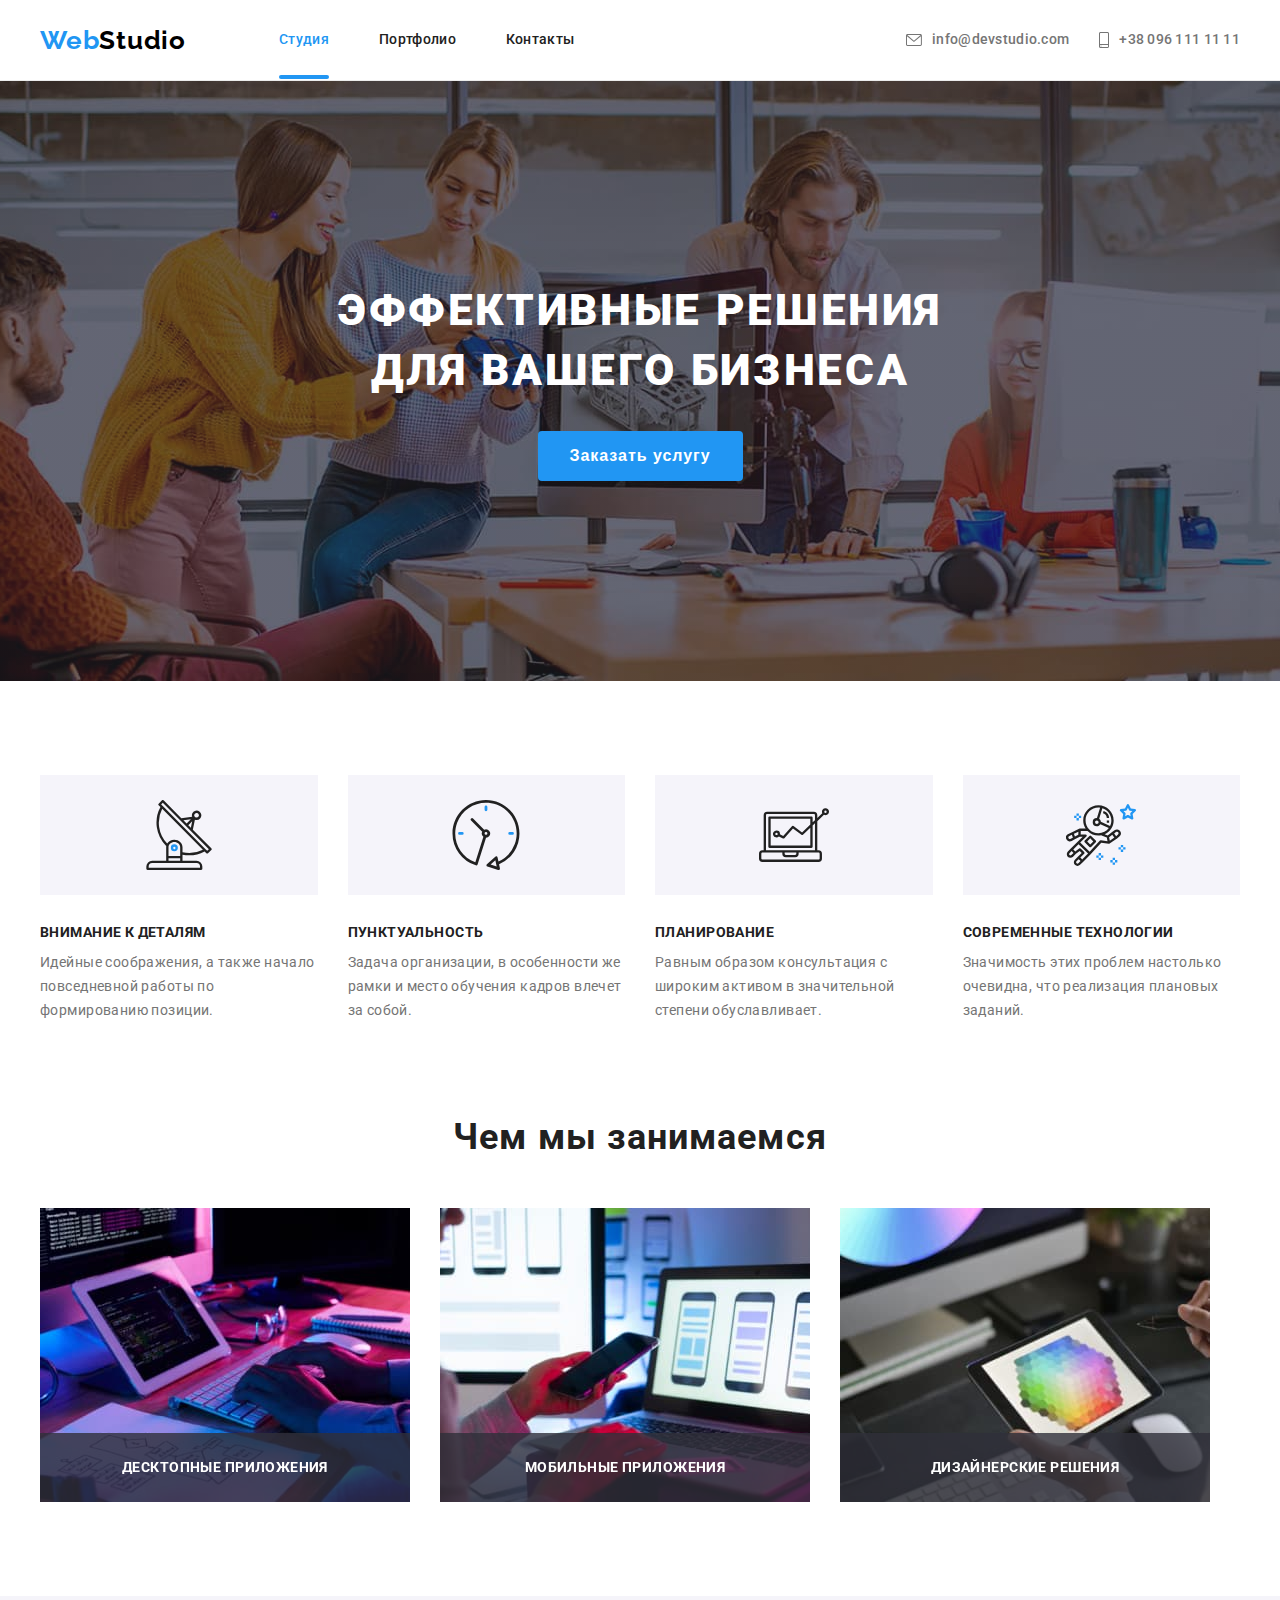
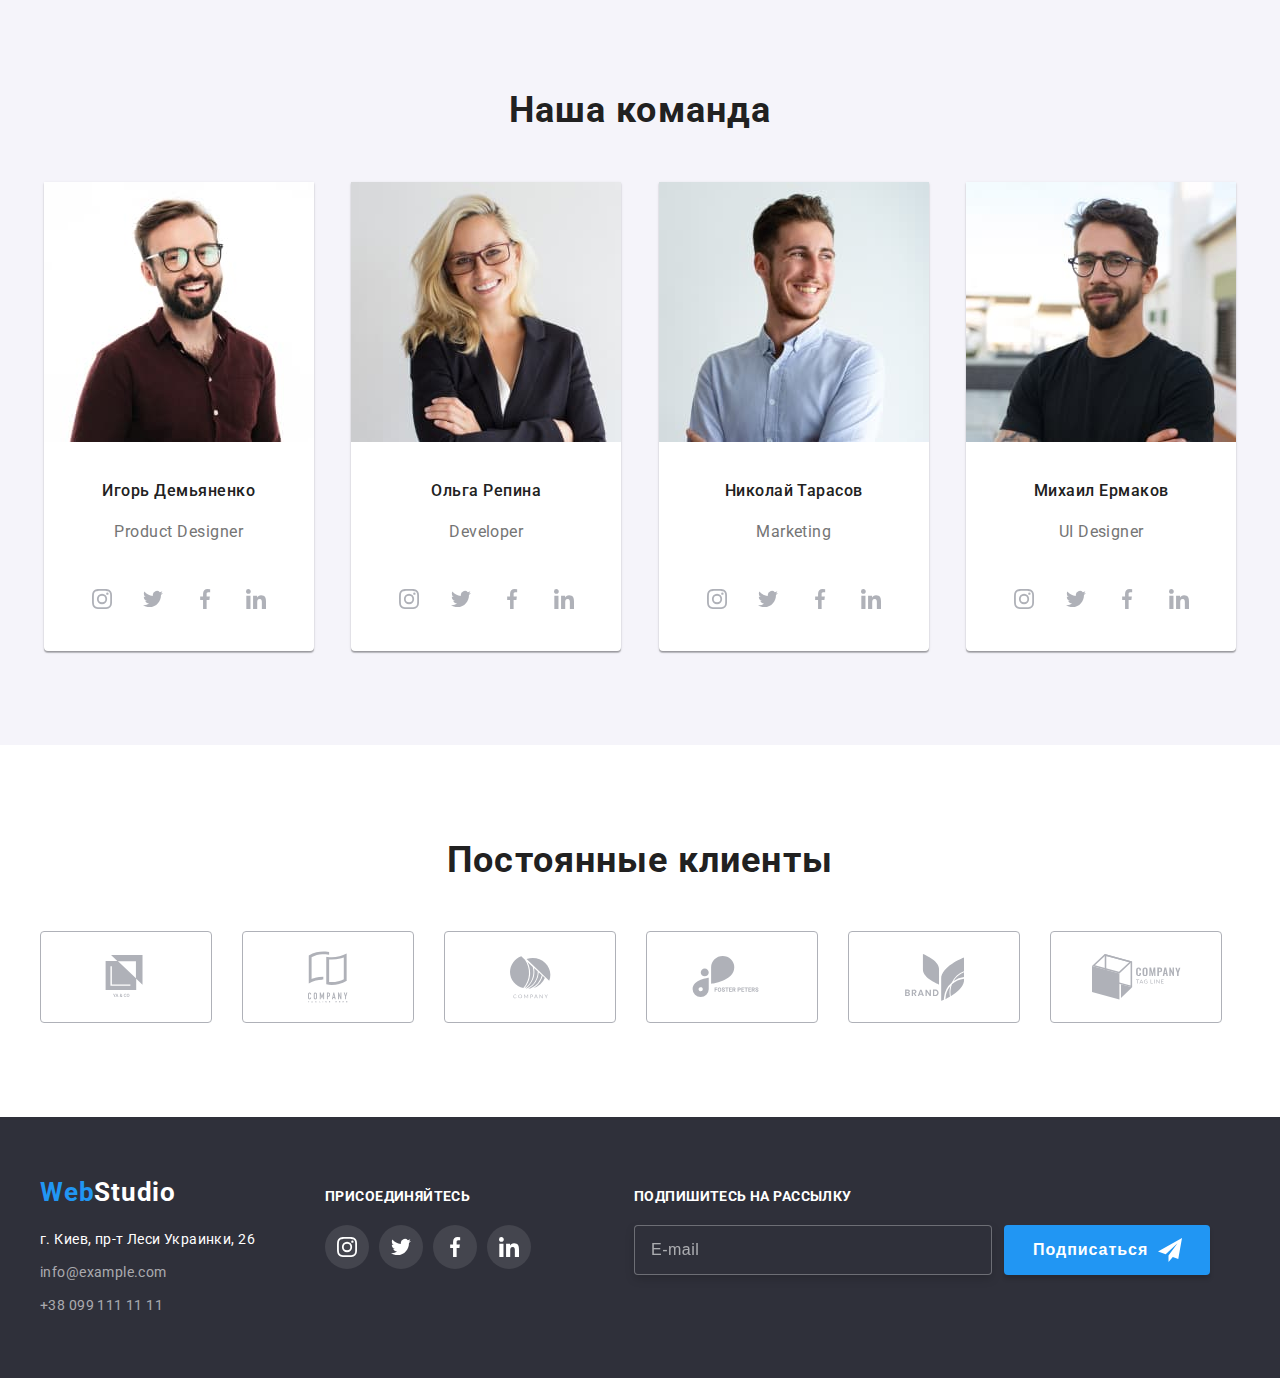
==== index.html @ 19b00c4e "1" ====
<!DOCTYPE html>
<html lang="ru">
<head>
    <meta charset="UTF-8">
    <meta name="viewport" content="width=device-width, initial-scale=1.0">
    <meta name="viewport" content="width=device-width, initial-scale=1, shrink-to-fit=no">
    <link href="https://fonts.googleapis.com/css2?family=Raleway:wght@700&family=Roboto:wght@400;500;700;900&display=swap"
        rel="stylesheet">
    <link rel="stylesheet" href="https://cdnjs.cloudflare.com/ajax/libs/modern-normalize/1.0.0/modern-normalize.min.css" integrity="sha512-ISS7cAi1PEhQ8jnbJpJZMd29NlhNj4AWYyLOSp2CE/CsHxTCu+r+t0D2yoJudVrd0/8fTVPUVDzY5Tvli75u/g==" crossorigin="anonymous" />
    <link rel="stylesheet" href="./css/style.css">
    <link rel="preconnect" href="https://fonts.gstatic.com">
    <link rel="stylesheet" href="./js/slider.js">
    <title>Document</title>
</head>
<body class="body">
    <header class="header">
    <div class="container main">
        <nav class="main-nav">
            <!-- Логотип -->
            <a class="logo-link" href="./index.html">
                <p class="logo-text"><span class="logo">Web</span>Studio</p>
            </a>
            <!-- Навигация на другие страницы -->
            <ul class="nav-link">
                <li class="nav-li"><a class="active current" href="./index.html">Студия</a></li>
                <li class="nav-li"><a class="active" href="./portfolio/portfolio.html">Портфолио</a></li>
                <li class="nav-li"><a class="active" href="#address">Контакты</a></li>
            </ul>
        </nav>
        <ul class="header-li">
            <!-- Ссылка на адрес электронной почты  -->
            <li class="phone"><a class="link-phone" href="mailto:info@devstudio.com">
                <svg class="icon-contact" width="16" height="12">
                <use href="./images/icons/sprite.svg#envelope"></use>
            </svg>
            <span>info@devstudio.com</span></a></li>
            <!-- Ссылка на телефонный номер -->
            <li class="phone"><a class="link-phone" href="tel:+380961111111">
                <svg class="icon-contact" width="10" height="16">
                <use href="./images/icons/sprite.svg#smartphone"></use>
            </svg>
            <span>+38 096 111 11 11</span></a></li>
        </ul>
    </div>
    </header>
    <main class="">
        <section class="hero">
            <div class="container">
                <div class="section-hero">
                    <h1 class="hero-title" >эффективные решения <br /> для вашего бизнеса</h1>
                    <button type="button" class="button" data-toggle="modal" data-open-modal>
                        Заказать услугу
                    </button>
                    
                    <div class="backdrop is-hidden" data-backdrop>
                        <div class="modal">
                            <button data-close-modal class="modal-close-svg">
                                <svg width="18" height="18">
                                    <use href="./images/icons/sprite.svg#close-black"></use>
                                </svg>
                            </button>
                            <form class="form js-speaker-form" action="#" autocomplete="off">
                                <h2>Оставьте свои данные, мы вам перезвоним</h2>
                                <div class="inputs">
                                    <label class="form-label">
                                        <span>Имя</span>
                                        <input type="text" class="form-input" name="user-name" />
                                        <svg width="18" height="18">
                                            <use href="./images/icons/sprite.svg#person"></use>
                                        </svg>
                                    </label>
                    
                                    <label class="form-label">
                                        <span>Телефон</span>
                                        <input type="tel" class="form-input" name="tel" placeholder=" " />
                                        <svg width="18" height="18">
                                            <use href="./images/icons/sprite.svg#phone"></use>
                                        </svg>
                                    </label>
                    
                                    <label class="form-label">
                                        <span>Почта</span>
                                        <input type="email" class="form-input" name="mail" placeholder=" " />
                                        <svg width="18" height="18">
                                            <use href="./images/icons/sprite.svg#email"></use>
                                        </svg>
                                    </label>
                    
                                    <label class="form-label">
                                        <span>Комментарий</span>
                                        <textarea name="comment" class="form-input comment" rows="5" cols="45"
                                            placeholder="Введите текст"></textarea>
                                    </label>
                                </div>
                    
                                <div class="checkbox">
                                    <label class="checkbox-label">
                                        <input class="checkbox-input" type="checkbox" name="mail" value="agree" />
                                        <svg width="16" height="15">
                                            <use href="./images/icons/sprite.svg#checked"></use>
                                        </svg>
                                        <span>Соглашаюсь с рассылкой и принимаю
                                            <a href="">Условия договора</a>
                                        </span>
                    
                                    </label>
                                </div>
                    
                                <button type="submit" class="form-button">Отправить</button>
                            </form>
                        </div>
                    </div>
                    <script>
                        const refs = {
                            openModalBtn: document.querySelector("[data-open-modal]"),
                            closeModalBtn: document.querySelector("[data-close-modal]"),
                            backdrop: document.querySelector("[data-backdrop]"),
                        };

                        refs.openModalBtn.addEventListener("click", toggleModal);
                        refs.closeModalBtn.addEventListener("click", toggleModal);

                        refs.backdrop.addEventListener("click", logBackdropClick);

                        function toggleModal() {
                            refs.backdrop.classList.toggle("is-hidden");
                        }

                        function logBackdropClick() {
                            console.log("Это клик в бекдроп");
                        }
                    </script>
                    <script>
                        (() => {
                            document
                                .querySelector('.js-speaker-form')
                                .addEventListener('submit', e => {
                                    e.preventDefault();
                                    new FormData(e.currentTarget).forEach((value, name) =>
                                        console.log(`${name}: ${value}`),
                                    );
                                    e.currentTarget.reset();
                                });
                        })();
                    </script>
                </div>
            </div>
        </section>
        <section class="section-desc">
            <div class="container">
            <h2 class="title visually-hidden">Наши преимущества</h2>
            <ul class="desc center">
                <li class="desc-li icons-antena"><h3 class="desc-text">Внимание к деталям</h3><p>Идейные соображения, а также начало повседневной работы по формированию позиции.</p></li>
                <li class="desc-li icons-clock"><h3 class="desc-text">Пунктуальность</h3><p>Задача организации, в особенности же рамки и место обучения кадров влечет за собой.</p></li>
                <li class="desc-li icons-ps"><h3 class="desc-text">Планирование</h3><p>Равным образом консультация с широким активом в значительной степени обуславливает.</p></li>
                <li class="desc-li icons-astronaut"><h3 class="desc-text">Современные технологии</h3><p>Значимость этих проблем настолько очевидна, что реализация плановых заданий.</p></li>
            </ul>
            </div>
        </section> 
        <section class="section-img">
            <div class="container">
            <h2 class="img-text">Чем мы занимаемся</h2>
            <ul class="img-link">
                <li class="img-li"><img src="./images/box_1.jpg" alt="Наши проекты" width="370"><p class="img-posit">ДЕСКТОПНЫЕ ПРИЛОЖЕНИЯ</p></li>
                <li class="img-li"><img src="./images/box_2.jpg" alt="Наши проекты" width="370"><p class="img-posit">МОБИЛЬНЫЕ ПРИЛОЖЕНИЯ</p></li>
                <li class="img-li"><img src="./images/box_3.jpg" alt="Наши проекты" width="370"><p class="img-posit">ДИЗАЙНЕРСКИЕ РЕШЕНИЯ</p></li>
            </ul>
            </div>
        </section>
        <section class="section-foto">
            <div class="container">
            <h2 class="foto-link">Наша команда</h2>
            <ul class="foto-list">
                <!-- Ссылки на странички команды -->
                <li class="foto-img"><img src="./images/Igory.jpg" alt="Игорь Демьяненко" width="270">
            <div class="team-content">
                    <h3>Игорь Демьяненко</h3> <p lang="en">Product Designer</p> 
            <ul class="team-icon">
                <li class="list">
                    <a class="links-icon" href="https://www.instagram.com">
                        <svg class="icon">
                            <use href="./images/icons/sprite.svg#instagram"></use>
                        </svg>
                    </a>
                </li>
                <li class="list">
                    <a class="links-icon" href="https://twitter.com/?lang=ru">
                        <svg class="icon">
                            <use href="./images/icons/sprite.svg#twitter"></use>
                        </svg>
                    </a>
                </li>
                <li class="list">
                    <a class="links-icon" href="https://www.facebook.com">
                        <svg class="icon">
                            <use href="./images/icons/sprite.svg#facebook"></use>
                        </svg>
                    </a>
                </li>
                <li class="list">
                    <a class="links-icon" href="https://www.linkedin.com">
                        <svg class="icon">
                            <use href="./images/icons/sprite.svg#linkedin"></use>
                        </svg>
                    </a>
                </li>
            </ul>
            </div>
            </li>
                <li class="foto-img"><img src="./images/Olyga.jpg" alt="Ольга Репина" width="270">
                <div class="team-content">
                    <h3> Ольга Репина </h3> <p lang="en"> Developer </p>
            <ul class="team-icon">
                <li class="list">
                    <a class="links-icon" href="https://www.instagram.com">
                        <svg class="icon">
                            <use href="./images/icons/sprite.svg#instagram"></use>
                        </svg>
                    </a>
                </li>
                <li class="list">
                    <a class="links-icon" href="https://twitter.com/?lang=ru">
                        <svg class="icon">
                            <use href="./images/icons/sprite.svg#twitter"></use>
                        </svg>
                    </a>
                </li>
                <li class="list">
                    <a class="links-icon" href="https://www.facebook.com">
                        <svg class="icon">
                            <use href="./images/icons/sprite.svg#facebook"></use>
                        </svg>
                    </a>
                </li>
                <li class="list">
                    <a class="links-icon" href="https://www.linkedin.com">
                        <svg class="icon">
                            <use href="./images/icons/sprite.svg#linkedin"></use>
                        </svg>
                    </a>
                </li>
            </ul>
        </div>
    </li>
                <li class="foto-img"><img src="./images/Nikolay.jpg" alt="Николай Тарасов" width="270">
                <div class="team-content">
                    <h3> Николай Тарасов </h3> <p lang="en">Marketing </p>
            <ul class="team-icon">
                <li class="list">
                    <a class="links-icon" href="https://www.instagram.com">
                        <svg class="icon">
                            <use href="./images/icons/sprite.svg#instagram"></use>
                        </svg>
                    </a>
                </li>
                <li class="list">
                    <a class="links-icon" href="https://twitter.com/?lang=ru">
                        <svg class="icon">
                            <use href="./images/icons/sprite.svg#twitter"></use>
                        </svg>
                    </a>
                </li>
                <li class="list">
                    <a class="links-icon" href="https://www.facebook.com">
                        <svg class="icon">
                            <use href="./images/icons/sprite.svg#facebook"></use>
                        </svg>
                    </a>
                </li>
                <li class="list">
                    <a class="links-icon" href="https://www.linkedin.com">
                        <svg class="icon">
                            <use href="./images/icons/sprite.svg#linkedin"></use>
                        </svg>
                    </a>
                </li>
            </ul>
                </div>
            </li>
                <li class="foto-img"><img src="./images/Mikhoil.jpg" alt="Михаил Ермаков" width="270">
                <div class="team-content">
                    <h3> Михаил Ермаков </h3> <p lang="en">UI Designer </p>
            <ul class="team-icon">
                <li class="list">
                    <a class="links-icon" href="https://www.instagram.com">
                        <svg class="icon">
                            <use href="./images/icons/sprite.svg#instagram"></use>
                        </svg>
                    </a>
                </li>
                <li class="list">
                    <a class="links-icon" href="https://twitter.com/?lang=ru">
                        <svg class="icon">
                            <use href="./images/icons/sprite.svg#twitter"></use>
                        </svg>
                    </a>
                </li>
                <li class="list">
                    <a class="links-icon" href="https://www.facebook.com">
                        <svg class="icon">
                            <use href="./images/icons/sprite.svg#facebook"></use>
                        </svg>
                    </a>
                </li>
                <li class="list">
                    <a class="links-icon" href="https://www.linkedin.com">
                        <svg class="icon">
                            <use href="./images/icons/sprite.svg#linkedin"></use>
                        </svg>
                    </a>
                </li>
            </ul>
            </div>
        </li>
            </ul>
            </div>
        </section>
        <!-- Clients -->
        <section class="section clients">
            <div class="container">
                <h2 class="clients-title">Постоянные клиенты</h2>
                <ul class="clients-lists">
                    <li class="list">
                        <a class="link" href="">
                            <svg class="icon" width="50" height="45">
                                <use href="./images/icons/sprite.svg#logo-1"></use>
                            </svg>
                        </a>
                    </li>
                    <li class="list">
                        <a class="link" href="">
                            <svg class="icon" width="40" height="52">
                                <use href="./images/icons/sprite.svg#logo-2"></use>
                            </svg>
                        </a>
                    </li>
                    <li class="list">
                        <a class="link" href="">
                            <svg class="icon" width="41" height="43">
                                <use href="./images/icons/sprite.svg#logo-3"></use>
                            </svg>
                        </a>
                    </li>
                    <li class="list">
                        <a class="link" href="">
                            <svg class="icon" width="80" height="42">
                                <use href="./images/icons/sprite.svg#logo-4"></use>
                            </svg>
                        </a>
                    </li>
                    <li class="list">
                        <a class="link" href="">
                            <svg class="icon" width="59" height="47">
                                <use href="./images/icons/sprite.svg#logo-5"></use>
                            </svg>
                        </a>
                    </li>
                    <li class="list">
                        <a class="link" href="">
                            <svg class="icon" width="89" height="46">
                                <use href="./images/icons/sprite.svg#logo-6"></use>
                            </svg>
                        </a>
                    </li>
                </ul>
            </div>
        </section>
    </main>
    <footer class="footer">
        <div class="container">
            <!-- Логотип -->
            <div class="footer-left">
            <a href="./index.html">
                <p class="footer-logo"><span class="logo">Web</span>Studio</p>
            </a>
            <address id="address">
                <!-- Ссылка на адрес -->
                <a class="google-address" target="_blank" href="https://goo.gl/maps/JPTJLpiqcLhhmCbZ7">
                    г. Киев, пр-т Леси Украинки, 26
                </a>
                <!-- Ссылка на адрес электронной почты  -->
                <a class="footer-link" href="mailto:info@example.com">info@example.com</a>
                <!-- Ссылка на телефонный номер -->
                <a class="footer-link" href="tel:+380991111111">+38 099 111 11 11</a>
            </address>
        </div>
        <div class="footer-join">
            <b class="title">Присоединяйтесь</b>
            <ul class="footer-icon">
                <li class="footer-list">
                    <a class="footer-links-icon" href="https://www.instagram.com">
                        <svg class="footer-icon">
                            <use href="./images/icons/sprite.svg#instagram"></use>
                        </svg>
                    </a>
                </li>
                <li class="footer-list">
                    <a class="footer-links-icon" href="https://twitter.com/?lang=ru">
                        <svg class="footer-icon">
                            <use href="./images/icons/sprite.svg#twitter"></use>
                        </svg>
                    </a>
                </li>
                <li class="footer-list">
                    <a class="footer-links-icon" href="https://www.facebook.com">
                        <svg class="footer-icon">
                            <use href="./images/icons/sprite.svg#facebook"></use>
                        </svg>
                    </a>
                </li>
                <li class="footer-list">
                    <a class="footer-links-icon" href="https://www.linkedin.com">
                        <svg class="footer-icon">
                            <use href="./images/icons/sprite.svg#linkedin"></use>
                        </svg>
                    </a>
                </li>
            </ul>
            </div>
            <div class="right-part">
                <h3 class="title">Подпишитесь на рассылку</h3>
                <form class="form-submit">
                    <label class="form-label-footer">
                        <input type="email" class="form-input-footer" name="mail" placeholder="E-mail" autocomplete="off" />
                    </label>
                    <button type="submit" class="button-submit">
                        <span>Подписаться</span>
                        <svg width="24" height="24">
                            <use href="./images/icons/sprite.svg#send"></use>
                        </svg>
                    </button>
                </form>
            </div>
        </div>
    </footer>
    <script src="./js/slider.js"></script>
    </body>
</html>
<!-- <svg class="icon">
    <use xlink:href="#antena"></use>
</svg><svg class="icon">
    <use xlink:href="#astronaut"></use>
</svg><svg class="icon">
    <use xlink:href="#clock"></use>
</svg><svg class="icon">
    <use xlink:href="#facebook"></use>
</svg><svg class="icon">
    <use xlink:href="#instagram"></use>
</svg><svg class="icon">
    <use xlink:href="#linkedin"></use>
</svg><svg class="icon">
    <use xlink:href="#logo_1"></use>
</svg><svg class="icon">
    <use xlink:href="#logo_2"></use>
</svg><svg class="icon">
    <use xlink:href="#logo_3"></use>
</svg><svg class="icon">
    <use xlink:href="#logo_4"></use>
</svg><svg class="icon">
    <use xlink:href="#logo_5"></use>
</svg><svg class="icon">
    <use xlink:href="#logo_6"></use>
</svg><svg class="icon">
    <use xlink:href="#mail"></use>
</svg><svg class="icon">
    <use xlink:href="#ps"></use>
</svg><svg class="icon">
    <use xlink:href="#smartphone"></use>
</svg> -->
---- css/style.css ----
/* цвет основного текста #757575 */
/* вторичный цвет #212121 */
/* первичный цвет фона #FFFFFF */
/* вторичный цвет фона #F5F4FA */
/* акцент #2196F3 */
/* цвет иконок серый #AFB1B8 */

/* https://elenrosee.github.io/it-studio/ */

:root {
  --primary-text-color: #757575;
  --secondary-text-color: #212121;
  --primary-background-color: #ffffff;
  --secondary-background-color: #f5f4fa;
  --akcent-color: #2196f3;
  --logo-color: #000000;
  --border-color: #ececec;
  --footer-color: #2f303a;
  --icon-gray-color: #afb1b8;
}
/* значение border-box устанавливается для всех элементов 
и псевдоэлементов документа. */

/* Остальной код */
.body {
  font-family: 'Roboto', sans-serif;
  letter-spacing: 0.02em;
  font-display: swap;
  background-color: var(--primary-background-color);
  color: var(--primary-text-color);
}
* {
  padding: 0;
  margin: 0;
  /* outline: 2px solid tomato; */
}
ul,
.link,
.list {
  list-style: none;
  padding: 0;
  margin: 0;
}
a {
  text-decoration: none;
}
h2 {
  color: var(--secondary-text-color);
  font-weight: 700;
  font-size: 36px;
  line-height: 1.16;
  letter-spacing: 0.03em;
  padding: 0;
  margin: 0;
}
h3 {
  color: var(--secondary-text-color);
  font-weight: 700;
  font-size: 14px;
  line-height: 1.14;
  letter-spacing: 0.03em;
  padding: 0;
  margin: 0;
}
p {
  padding: 0;
  margin: 0;
}
.body .container {
  width: 1200px;
  padding-left: 15px;
  padding-right: 15px;
  margin-left: auto;
  margin-right: auto;
}
/* Логотип */

.main {
  display: flex;
  align-items: center;
  justify-content: space-between;
}
.main-nav {
  display: flex;
  align-items: center;
}
.logo-link {
  font-family: 'Raleway', sans-serif;
  color: var(--logo-color);
  font-weight: 700;
  font-size: 26px;
  line-height: 1.19;
  letter-spacing: 0.03em;
  /* cursor: pointer; */
}
.logo {
  color: var(--akcent-color);
}
/* .logo-text {
  color: var(--logo-color);
} */
/* ссылки навигации */
.nav-link {
  display: flex;
  margin-left: 93px;
}
.nav-link .active {
  position: relative;
  display: block;
  padding-top: 32px;
  padding-bottom: 32px;
  color: var(--secondary-text-color);
  font-weight: 500;
  font-size: 14px;
  line-height: 1.14;
}
.nav-link .active:hover,
.nav-link .active:focus {
  color: var(--akcent-color);
  border-bottom: 4px;
  border-radius: 2px;
}
.nav-link .active.current {
  color: var(--akcent-color);
}
.nav-li:not(:last-child) {
  margin-right: 50px;
}
.nav-link .current::after {
  display: block;
  content: '';
  position: absolute;
  left: 0;
  bottom: 1px;
  width: 100%;
  height: 4px;

  background: var(--akcent-color);
  border-radius: 2px;
}
/* ссылки контактов */
.header-li {
  display: flex;
  align-items: center;
}
.link-phone {
  display: flex;
  align-items: center;
  color: var(--primary-text-color);
  fill: var(--primary-text-color);
  font-weight: 500;
  font-size: 14px;
  line-height: 1.14;
  letter-spacing: 0.02em;
  transition-property: color;
  transition-duration: 250ms;
  transition-timing-function: cubic-bezier(0.4, 0, 0.2, 1);
}
.header-li .phone + .phone {
  margin-left: 30px;
}
.icon-contact {
  display: block;
  margin-right: 10px;
}
.header-li .link-phone:hover {
  color: var(--akcent-color);
  fill: var(--akcent-color);
}

/* вопросы: 
1. при фиксированном хедере возможно сейчас уже сделать, чтобы весь его контент при зуме был видимым. 
2. так же при зуме bg начинает обрезаться картинка. 3. при нфжатии на кнопку Отправить в модальном окне не применяется transition  h
ttps://mariia-kovalchuk.github.io/goit-markup-hw-05/index.html
https://mariia-kovalchuk.github.io/goit-markup-hw-05/index.html */
/* https://marishka95s.github.io/goit-markup-hw-06/index.html */
/* https://github.com/marishka95s/goit-markup-hw-06/ */

/* Секция Герой */
.hero {
  display: flex;
  max-width: 1600px;
  height: 600px;
  margin-left: auto;
  margin-right: auto;
  align-items: center;
  background-color: var(--footer-color);
  background-image: linear-gradient(
      to right,
      rgba(47, 48, 58, 0.4),
      rgba(47, 48, 58, 0.4)
    ),
    url('../images/img.jpg');
  background-size: cover;
  background-position: center;
  text-align: center;
}
.section-hero {
  color: var(--primary-background-color);
  text-align: center;
  padding-top: 94px;
  padding-bottom: 94px;
}

.hero-title {
  font-weight: 900;
  font-size: 44px;
  line-height: 1.36;
  text-align: center;
  letter-spacing: 0.06em;
  text-transform: uppercase;
  /* padding-top: 200px; */
  margin-bottom: 30px;
}

.button {
  color: var(--primary-background-color);
  background-color: var(--akcent-color);
  font-weight: 700;
  font-size: 16px;
  line-height: 1.87;
  align-items: center;
  text-align: center;
  letter-spacing: 0.06em;
  display: inline-block;
  padding: 10px 32px;
  height: 50px;
  min-width: 200px;
  border: none;
  border-radius: 4px;
  cursor: pointer;
}
.backdrop {
  position: fixed;
  top: 0;
  left: 0;
  width: 100%;
  height: 100%;
  opacity: 1;
  background-color: rgba(0, 0, 0, 0.2);
  transition: opacity 250ms cubic-bezier(0.4, 0, 0.2, 1);
}
.backdrop.is-hidden {
  opacity: 0;
  pointer-events: none;
  visibility: visible;
}
.backdrop.is-hidden .modal {
  transform: translate(-50%, -50%) scale(1.1);
}
.modal {
  position: absolute;
  top: 50%;
  left: 50%;

  min-height: 581px;
  min-width: 528px;
  padding: 40px;

  background-color: var(--primary-background-color);
  box-shadow: 0px 1px 3px rgba(0, 0, 0, 0.12), 0px 1px 1px rgba(0, 0, 0, 0.14),
    0px 2px 1px rgba(0, 0, 0, 0.2);
  border-radius: 4px;

  transform: translate(-50%, -50%) scale(1);
  transition: transform 250ms cubic-bezier(0.4, 0, 0.2, 1);
}
.form {
  display: flex;
  flex-direction: column;
}
.form h2 {
  margin-bottom: 12px;

  font-weight: 700;
  font-size: 20px;
  line-height: 23px;
  text-align: center;
  letter-spacing: 0.03em;

  color: var(--secondary-text-color);
}
.inputs {
  margin-bottom: 20px;
}
.form-label {
  position: relative;
  display: flex;
  flex-direction: column;
  margin-bottom: 10px;
}

.form-label span {
  text-align: left;
  margin-bottom: 4px;
  font-weight: 400;
  font-size: 12px;
  line-height: 1.16;
  letter-spacing: 0.01em;

  color: var(--secondary-text-color);
}
.form-input {
  padding-top: 12px;
  padding-bottom: 12px;
  padding-left: 42px;

  border: 1px solid rgba(33, 33, 33, 0.2);
  box-sizing: border-box;
  border-radius: 4px;
  cursor: pointer;

  font-size: 16px;

  transition-duration: 250ms;
  transition-timing-function: cubic-bezier(0.4, 0, 0.2, 1);
}
.comment {
  padding-top: 12px;
  padding-right: 16px;
  padding-bottom: 12px;
  padding-left: 16px;

  max-width: 448px;
  max-height: 120px;
}
.comment::placeholder {
  font-weight: normal;
  font-size: 14px;
  line-height: 1.14;
  letter-spacing: 0.01em;

  color: rgba(117, 117, 117, 0.5);
}
.form-label svg {
  position: absolute;
  bottom: 13.5px;
  left: 12px;
  fill: var(--secondary-text-color);
}
.modal input:focus,
.modal textarea:focus {
  border-color: var(--akcent-color);
  outline: none;
  cursor: pointer;

  transition-duration: 250ms;
  transition-timing-function: cubic-bezier(0.4, 0, 0.2, 1);
}
.modal input::placeholder {
  cursor: pointer;
}
.modal input:focus::placeholder {
  cursor: pointer;
}
.modal input:focus ~ svg {
  fill: var(--akcent-color);
  cursor: pointer;

  transition-duration: 250ms;
  transition-timing-function: cubic-bezier(0.4, 0, 0.2, 1);
}
/* .form-label::placeholder {
  color: transparent;
}
.form-label input:not(:placeholder-shown) + svg {
  fill: var(--accent-color);
} */
.checkbox {
  align-self: center;
}
.checkbox-input {
  position: absolute;
  width: 1px;
  height: 1px;
  margin: -1px;
  border: 0;
  padding: 0;
  clip: rect(0 0 0 0);
  overflow: hidden;
}
.checkbox-label {
  display: flex;
  align-items: center;
  margin-bottom: 30px;
}
.checkbox span {
  align-self: center;

  font-weight: 400;
  font-size: 14px;
  line-height: 1.71;
  letter-spacing: 0.03em;

  color: var(--primary-text-color);
}
.checkbox a {
  text-decoration-line: underline;
  color: var(--akcent-color);
}
.checkbox-input + svg {
  display: inline-block;
  margin-right: 7px;
  height: 15px;
  width: 16px;

  background-color: var(--primary-background-color);
  border: 2px solid var(--secondary-text-color);
  border-radius: 2px;

  transition-duration: 250ms;
  transition-timing-function: cubic-bezier(0.4, 0, 0.2, 1);
}
.checkbox-input:checked + svg {
  background-color: var(--akcent-color);
  background-image: url('../images/check.svg');
  background-size: contain;
  background-origin: border-box;
  border-color: transparent;
  border-radius: 2px;

  transition-duration: 250ms;
  transition-timing-function: cubic-bezier(0.4, 0, 0.2, 1);
}

/* .checkbox-input:focus + svg {
  outline: 2px solid var(--accent-color);
}
.checkbox-input:checked:focus + svg {
  outline: 2px solid var(--main-text-color);
} */
.form-button {
  display: flex;
  align-items: center;
  text-align: center;

  padding-top: 10px;
  padding-bottom: 10px;

  background-color: var(--akcent-color);
  color: var(--primary-background-color);
  --color5: var(--primary-background-color);
  background: var(--akcent-color);
  box-shadow: 0px 4px 4px rgba(0, 0, 0, 0.15);
  border-radius: 4px;

  font-weight: 700;
  font-size: 16px;
  line-height: 1.87;
  letter-spacing: 0.06em;
  border-radius: 4px;
  border: none;

  align-self: center;
  padding-right: 55px;
  padding-left: 56px;
}
.form-button:hover,
.form-button:focus {
  background: #188ce8;
  box-shadow: 0px 4px 4px rgba(0, 0, 0, 0.15);
  border-radius: 4px;
  cursor: pointer;
}
.modal-close-svg {
  position: absolute;
  top: 8px;
  right: 8px;
  height: 30px;
  width: 30px;

  display: flex;
  align-items: center;
  justify-content: center;

  fill: var(--logo-color);
  border-radius: 50%;
  border: 1px solid rgba(0, 0, 0, 0.1);
  background: var(--primary-background-color);

  transition: fill 250ms cubic-bezier(0.4, 0, 0.2, 1);
}
.modal-close-svg:hover,
.modal-close-svg:focus {
  fill: var(--akcent-color);
  cursor: pointer;
}
/* Прятать текст */
.visually-hidden {
  position: absolute;
  width: 1px;
  height: 1px;
  margin: -1px;
  border: 0;
  padding: 0;
  white-space: nowrap;
  clip-path: inset(100%);
  clip: rect(0 0 0 0);
  overflow: hidden;
}

.section-desc {
  padding-top: 94px;
  padding-bottom: 94px;
}
.desc {
  display: flex;
}
.desc .center {
  justify-content: center;
}

.desc-li:not(:last-child) {
  margin-right: 30px;
}
.section-desc h2 {
  text-align: center;
}
.desc-text {
  text-transform: uppercase;
}
.section-desc li {
  /* font-weight: 400; */
  width: calc((100% - 90px) / 3);
  font-size: 14px;
  line-height: 1.71;
  letter-spacing: 0.03em;
  text-align: left;
  /* width: 270px; */
}
.desc-text {
  margin-bottom: 10px;
}
.desc .desc-li::before {
  display: block;
  content: '';
  height: 120px;
  margin-bottom: 30px;
  background-repeat: no-repeat;
  background-position: center;
  background-color: var(--secondary-background-color);
}

.icons-antena::before {
  background-image: url('../images/icons/antena.svg');
}

.icons-clock::before {
  background-image: url('../images/icons/clock.svg');
}
.icons-ps::before {
  background-image: url('../images/icons/ps.svg');
}

.icons-astronaut::before {
  background-image: url('../images/icons/astronaut.svg');
}

.section-img {
  /* padding-top: 94px; */
  padding-bottom: 94px;
  text-align: center;
}
.img-link {
  display: flex;
}
.img-li:not(:first-child) {
  margin-left: 30px;
}
.img-link img {
  display: block;
  z-index: 1;
}
.img-text {
  margin-bottom: 50px;
}
.img-li {
  position: relative;
}
.img-posit {
  z-index: 2;
  bottom: 0;
  right: 0;
  width: 370px;
  margin: 0;
  padding-top: 27px;
  padding-bottom: 27px;
  font-style: 500px;
  font-weight: bold;
  font-size: 14px;
  line-height: 1.14;
  text-align: center;
  letter-spacing: 0.03em;
  text-transform: uppercase;
  position: absolute;
  color: var(--primary-background-color);
  background: rgba(47, 48, 58, 0.8);
}

/* .section-img li {
} */
.section-foto {
  background-color: var(--secondary-background-color);
  text-align: center;
  padding-top: 94px;
  padding-bottom: 94px;
}

.foto-link {
  margin-bottom: 50px;
}
.section-foto h3 {
  font-weight: 500;
  font-size: 16px;
  line-height: 1.9;
  text-align: center;
  letter-spacing: 0.03em;
  background-color: var(--primary-background-color);
}
.section-foto p {
  margin-bottom: 30px;
  font-weight: 400;
  font-size: 16px;
  line-height: 1.9;
  text-align: center;
  letter-spacing: 0.03em;
}
.foto-list {
  display: flex;
  justify-content: space-around;
}
.foto-img {
  justify-content: center;
  background: var(--primary-background-color);
  box-shadow: 0px 1px 3px rgba(0, 0, 0, 0.12), 0px 1px 1px rgba(0, 0, 0, 0.14),
    0px 2px 1px rgba(0, 0, 0, 0.2);
  border-radius: 0px 0px 4px 4px;
}
.foto-img:not(:last-child) {
  margin-right: 30px;
}
/* .foto-img img {
  margin-bottom: 30px;
} */
.foto-img h3 {
  margin-bottom: 10px;
}
.clients {
  padding-top: 94px;
  padding-bottom: 94px;
}
.team-content {
  padding: 30px 32px;
}
.team-icon {
  display: flex;
  justify-content: space-around;
}

.team-icon .links-icon:hover {
  background-color: var(--akcent-color);
  fill: var(--primary-background-color);
}
.links-icon {
  margin-right: 10px;
}

.team-icon .list:last-child,
.links-icon:last-child {
  margin-right: 0;
}

.team-icon .links-icon {
  display: flex;
  height: 44px;
  width: 44px;
  align-items: center;
  border-radius: 50%;
  /* margin-right: 10px; */
  fill: var(--icon-gray-color);
}

.team-icon .icon {
  height: 20px;
  width: 20px;
  margin-left: auto;
  margin-right: 12px;
}
/* Clients */

.clients-title {
  margin-bottom: 50px;

  font-weight: 700;
  font-size: 36px;
  line-height: 1.17;
  text-align: center;

  color: var(--secondary-text-color);
}

.clients-lists {
  display: flex;
  margin: 0 -15px;
}

.clients .list {
  display: inline-block;
  margin: 0 15px;
}

.clients .link {
  display: flex;
  width: 170px;
  height: 90px;
  align-items: center;
  justify-content: center;

  border: 1px solid var(--icon-gray-color);
  border-radius: 4px;
  color: var(--icon-gray-color);
  fill: var(--icon-gray-color);
}

.clients-lists .link:hover {
  color: var(--akcent-color);
  fill: var(--akcent-color);
  border-color: var(--akcent-color);
}

.clients .icon {
  fill: currentColor;
}

/* Footer */
.footer {
  background-color: var(--footer-color);
  padding-top: 60px;
  padding-bottom: 60px;
}
.footer .footer-logo {
  display: inline-block;
  padding-bottom: 20px;
  color: var(--primary-background-color);
  font-weight: 700;
  font-size: 26px;
  line-height: 1.19;
  letter-spacing: 0.03em;
}
.footer p {
  color: var(--primary-background-color);
}
.google-address {
  color: var(--primary-background-color);
  font-style: normal;
  font-weight: 400;
  font-size: 14px;
  line-height: 1.71;
  letter-spacing: 0.03em;
}
.footer-link:not(:first-child) {
  margin-top: 9px;
}
.address {
  color: var(--primary-background-color);
  font-style: normal;
  margin-top: 30px;
}
.footer-link {
  display: block;
  font-style: normal;
  color: rgb(255, 255, 255, 0.6);
  font-weight: 400;
  font-size: 14px;
  line-height: 1.71;
  letter-spacing: 0.03em;
}
.footer .container {
  display: flex;
  align-items: baseline;
}
.footer-left {
  margin-right: 70px;
}
.footer-join {
  margin-right: 93px;
}
.footer-join .title {
  display: inline-block;
  margin-bottom: 20px;

  font-weight: 700;
  font-size: 14px;
  line-height: 1.14;
  letter-spacing: 0.03em;
  text-transform: uppercase;

  color: var(--primary-background-color);
}
.footer-icon {
  display: flex;
}
.footer-list .footer-links-icon:hover {
  background-color: var(--akcent-color);
  fill: var(--primary-background-color);
}
.footer-list {
  margin-right: 10px;
}

.footer-list .footer-links-icon {
  display: flex;
  height: 44px;
  width: 44px;
  align-items: center;
  border-radius: 50%;

  fill: var(--primary-background-color);
}

.footer-list .footer-icon {
  height: 20px;
  width: 20px;
  margin-left: auto;
  margin-right: 12px;
}
.footer-join .list:not(:last-child) {
  margin-right: 10px;
}

.footer-join .footer-list {
  display: inline-block;
  height: 44px;
  width: 44px;
  background-color: rgba(255, 255, 255, 0.1);
  background-size: 20px;
  background-repeat: no-repeat;
  background-position: center;
  border-radius: 50%;
}
.form-submit {
  display: flex;
}
.right-part .title {
  display: inline-block;
  margin-bottom: 20px;

  font-weight: 700;
  font-size: 14px;
  line-height: 1.14;
  letter-spacing: 0.03em;
  text-transform: uppercase;

  color: var(--primary-background-color);
}
.form-submit .form-input-footer {
  margin-right: 12px;
  padding-top: 15px;
  padding-right: 16px;
  padding-bottom: 15px;
  padding-left: 16px;
  width: 358px;
  height: 50px;

  color: var(--primary-background-color);
  background-color: var(--footer-color);

  border: 1px solid rgba(255, 255, 255, 0.3);
  box-sizing: border-box;
  filter: drop-shadow(0px 4px 4px rgba(0, 0, 0, 0.15));
  border-radius: 4px;
}
.form-input-footer::placeholder {
  display: flex;
  align-items: center;

  color: rgba(255, 255, 255, 0.6);

  font-weight: 400;
  font-size: 16px;
  line-height: 1.25;
  letter-spacing: 0.03em;
}
.form-input-footer:not(:placeholder-shown) + .form-input-footer {
  color: var(--primary-background-color);
  background-color: var(--footer-color);
}

.button-submit {
  display: flex;
  align-items: center;
  text-align: center;

  padding-top: 10px;
  padding-right: 28px;
  padding-bottom: 10px;
  padding-left: 29px;

  background-color: var(--akcent-color);
  color: var(--primary-background-color);
  fill: var(--primary-background-color);
  background: var(--akcent-color);
  box-shadow: 0px 4px 4px rgba(0, 0, 0, 0.15);
  border-radius: 4px;

  font-weight: 700;
  font-size: 16px;
  line-height: 1.87;
  letter-spacing: 0.06em;
  border-radius: 4px;
  border: none;
  cursor: pointer;
}

.button-submit svg {
  margin-left: 10px;
  background-color: var(--akcent-color);
  fill: var(--primary-background-color);
}

/* Portfolio */
.header {
  border-bottom: 1px solid #ececec;
}
.main-portfolio {
  text-align: center;
}
.benefits {
  display: flex;
}
.benefits.center {
  justify-content: center;
  margin-bottom: 50px;
}
.container.portfolio {
  padding-top: 94px;
  padding-bottom: 94px;
}
.benefits-list:not(:last-child) {
  margin-right: 8px;
}
.benefits .benefits-button {
  font-family: inherit;
  font-weight: 500;
  font-size: 16px;
  line-height: 1.62;
  letter-spacing: 0.03em;
  background-color: var(--secondary-background-color);
  color: var(--secondary-text-color);
  text-align: center;
  display: inline-block;
  padding: 6px 21px;
  border-radius: 4px;
  border: 0px;
  cursor: pointer;
}
.benefits .benefits-button:hover,
.benefits .benefits-button:focus {
  color: var(--primary-background-color);
  background-color: var(--akcent-color);
  box-shadow: 0px 3px 1px rgba(0, 0, 0, 0.1), 0px 1px 2px rgba(0, 0, 0, 0.08),
    0px 2px 2px rgba(0, 0, 0, 0.12);
}
.projects {
  display: flex;
  flex-wrap: wrap;
  list-style: none;
}
.projects-item {
  width: calc((100% - 60px) / 3);
  margin-right: 30px;
  margin-bottom: 30px;
  border: 1px solid #eeeeee;
  box-sizing: border-box;

  position: relative;
  overflow: hidden;
}
.projects-item:hover {
  box-shadow: 0px 1px 1px rgba(0, 0, 0, 0.12), 0px 4px 4px rgba(0, 0, 0, 0.06),
    1px 4px 6px rgba(0, 0, 0, 0.16);
}
.projects-item:hover .overlay {
  box-shadow: 0px 1px 1px rgba(0, 0, 0, 0.12), 0px 4px 4px rgba(0, 0, 0, 0.06),
    1px 4px 6px rgba(0, 0, 0, 0.16);
  transform: translateX(0%);
}
.projects-item:nth-last-child(-n + 3) {
  margin-bottom: 0;
}
.projects-item:nth-child(3n) {
  margin-right: 0;
  margin-top: 0;
}

.projects h3 {
  font-weight: 700;
  font-size: 18px;
  line-height: 2;
  letter-spacing: 0.06em;
}
.projects li {
  text-align: left;
}
.projects p {
  color: var(--primary-text-color);
  font-weight: 400;
  font-size: 16px;
  line-height: 1.88;
  letter-spacing: 0.03em;
}
.projects img {
  display: block;
}
.projects-text {
  padding-top: 20px;
  padding-bottom: 20px;
  padding-left: 24px;
  padding-right: 24px;
  border: 0 1px 1px 1px solid #eeeeee;
}
.projects .overlay {
  position: absolute;
  top: 0;
  left: 0;
  width: 100%;
  height: 294px;

  padding-top: 63px;
  padding-bottom: 63px;
  padding-left: 24px;
  padding-right: 24px;

  background: rgba(33, 150, 243, 0.9);

  transform: translateX(-100%);
  transition: transform 250ms ease;

  font-style: 500;
  font-weight: normal;
  font-size: 18px;
  line-height: 1.56;

  letter-spacing: 0.03em;

  color: var(--primary-background-color);
}
/* line-height: 1.2; */
/* 1.2 - auto - интерлиньяж */
/* .test-container {
  width: 1230px;
  padding-left: 15px;
  padding-right: 15px;
  margin-left: auto;
  margin-right: auto;
}

.flex-container {
  display: flex;
  flex-wrap: wrap;
  background-color: teal;
  margin: -15px;
}

.flex-element {
  width: 380px;
  margin: 15px; */

/* calc((100% - кол-во маржинов в строке * значение маржина) / кол-во элементов в строке */
/* width: calc((100% - 60px) / 3); */
/* margin-right: 30px; */
/* margin-bottom: 30px; */

/* margin-right: 30px;
  margin-bottom: 30px; */
/* } */

/* .flex-element:nth-child(3n) {
  margin-right: 0;
}
.flex-element:nth-last-child(-n + 3) {
  margin-bottom: 0;
} */

/* .flex-element:nth-child(3n) {
  margin-right: 0;
}
.flex-element:nth-last-child(-n + 3) {
  margin-bottom: 0;
} */

/* Альтернатива */
/* .flex-element:not(:nth-child(3n)) {
  margin-right: 30px;
} */

/* .flex-element:not(:nth-last-child(-n + 3)) {
  margin-bottom: 30px;
} */
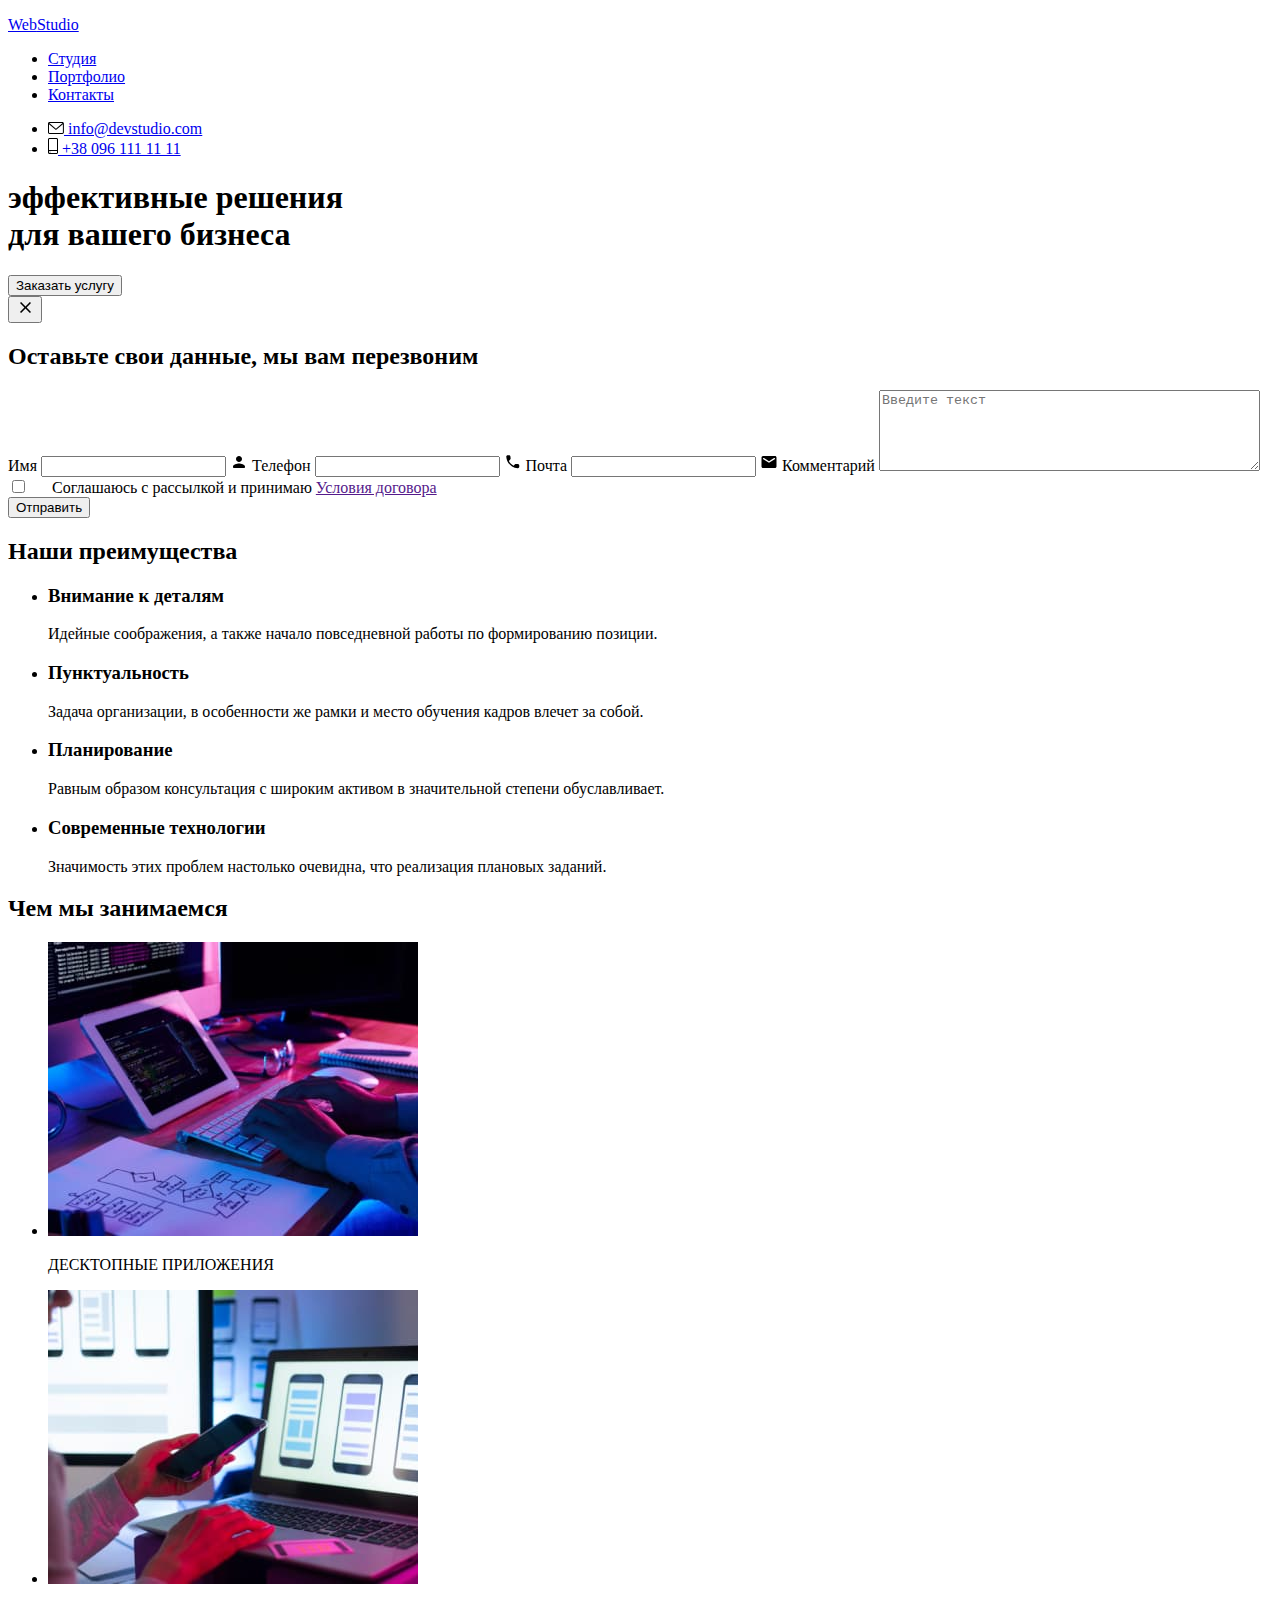
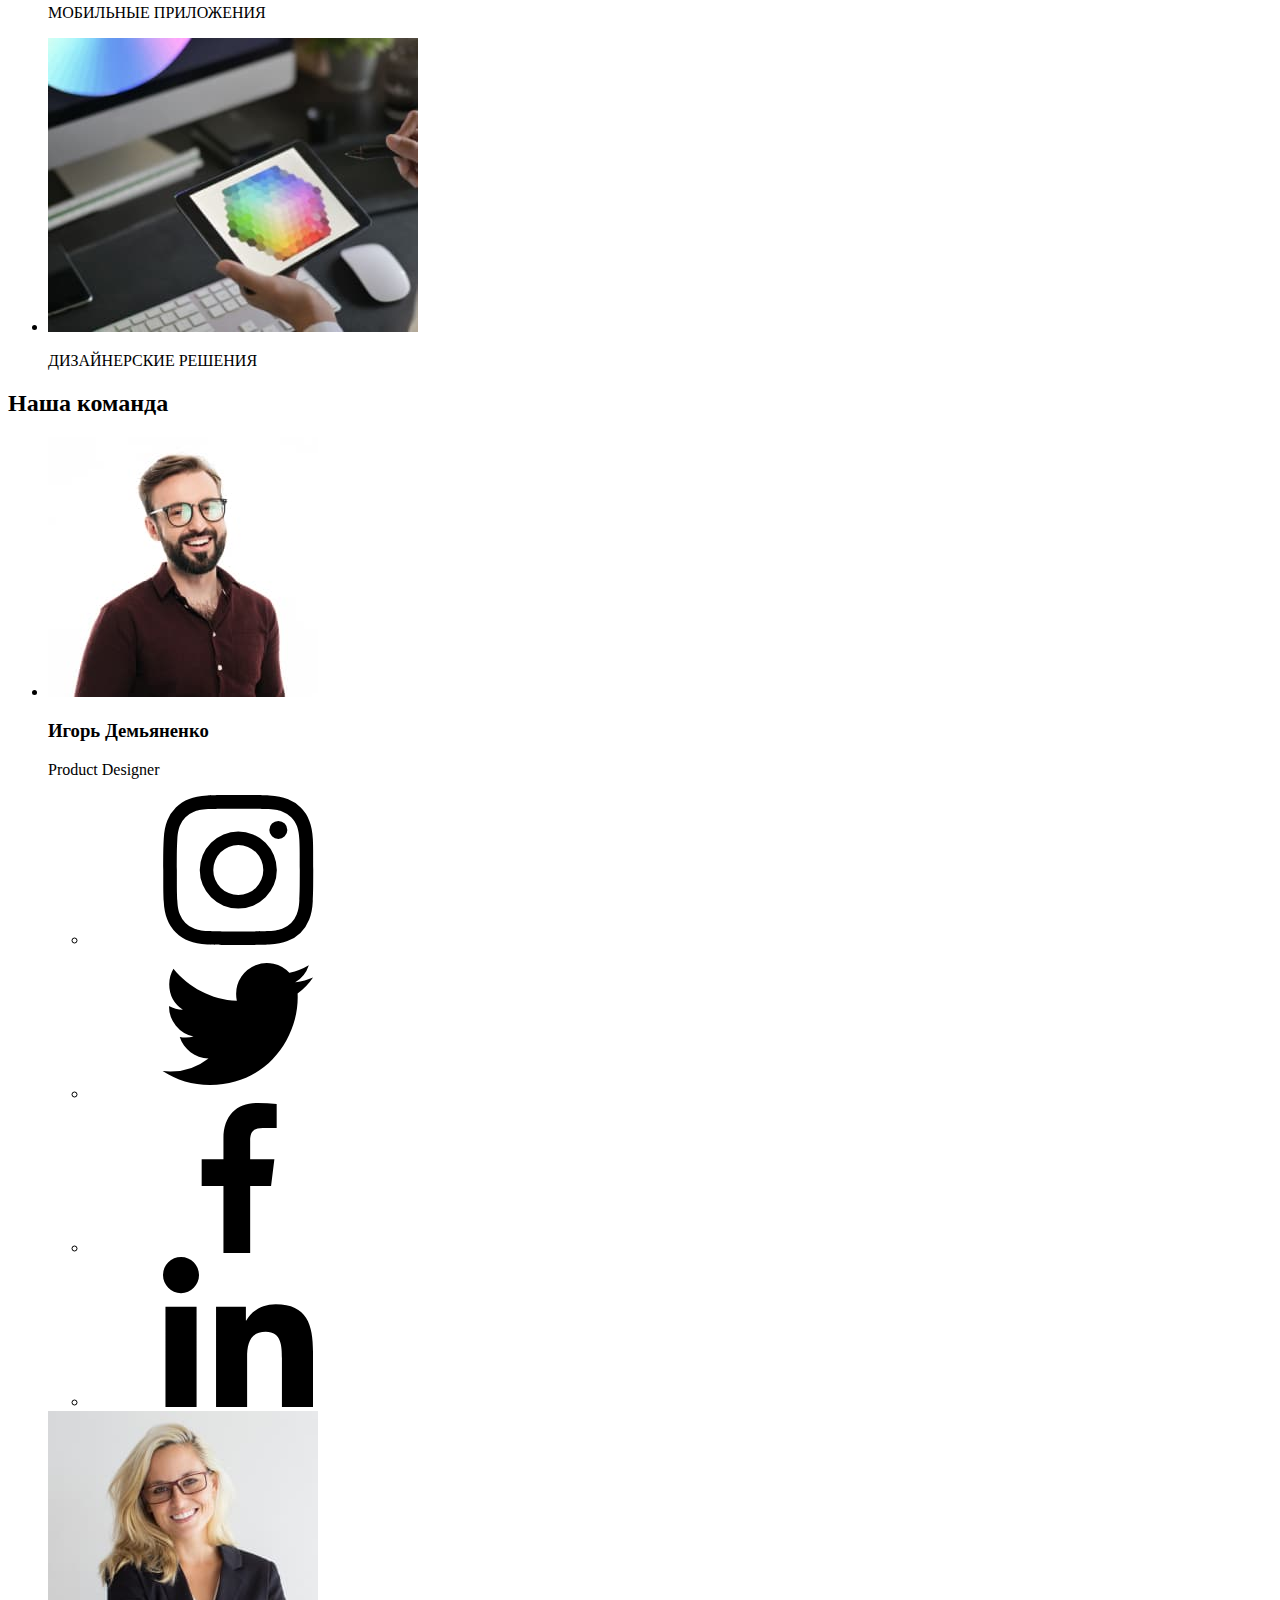
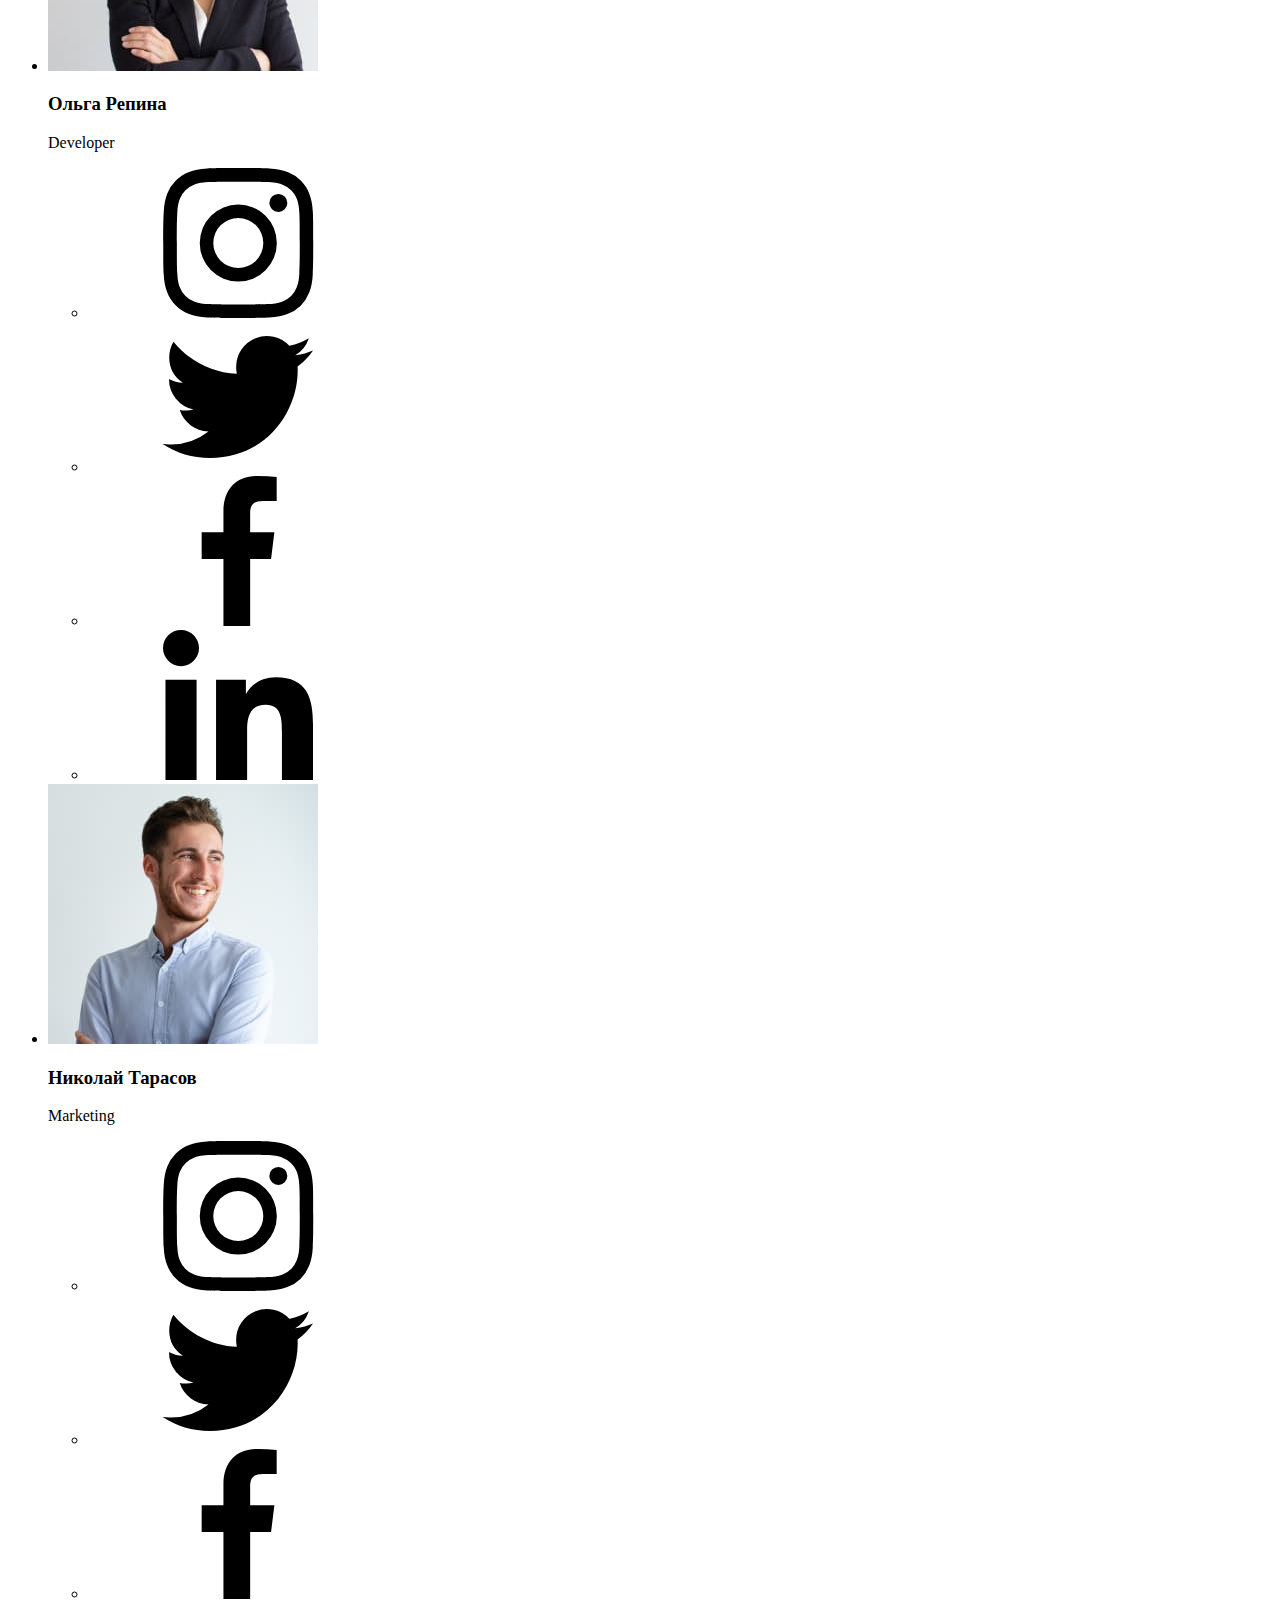
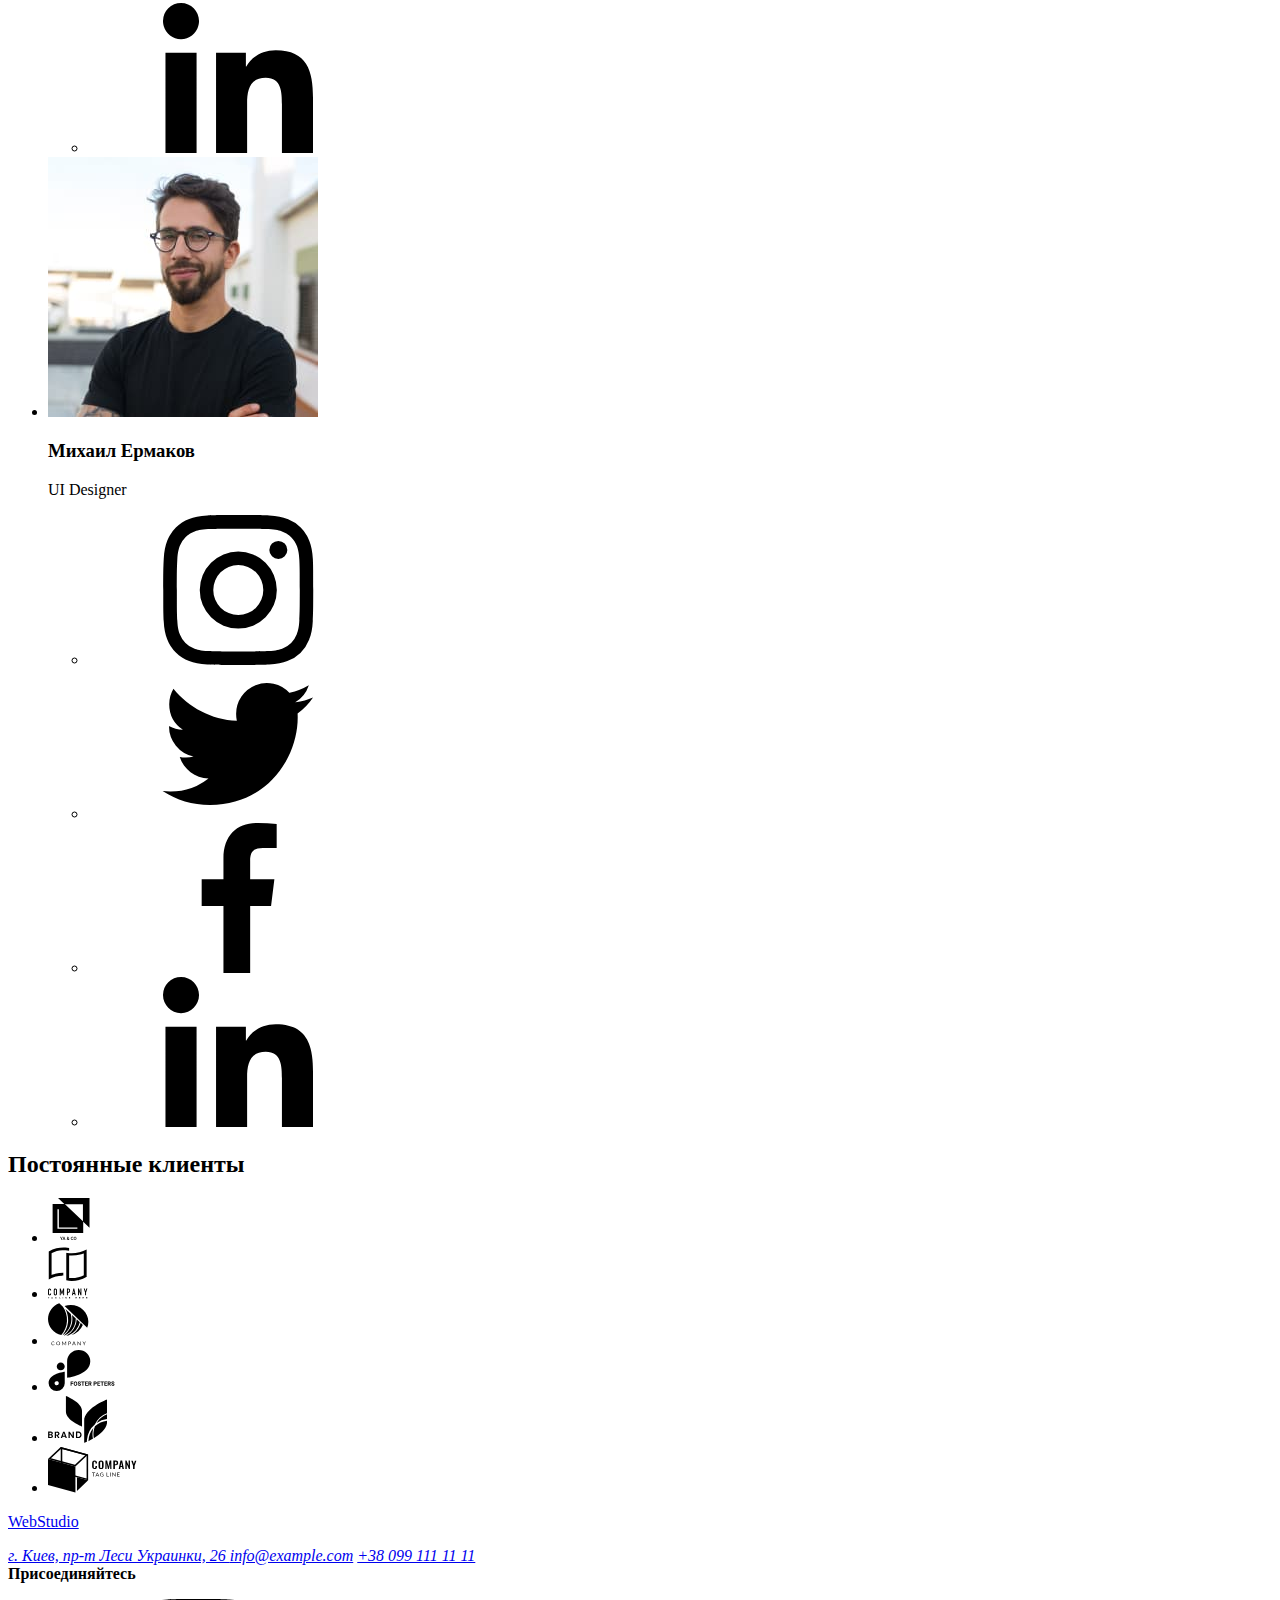
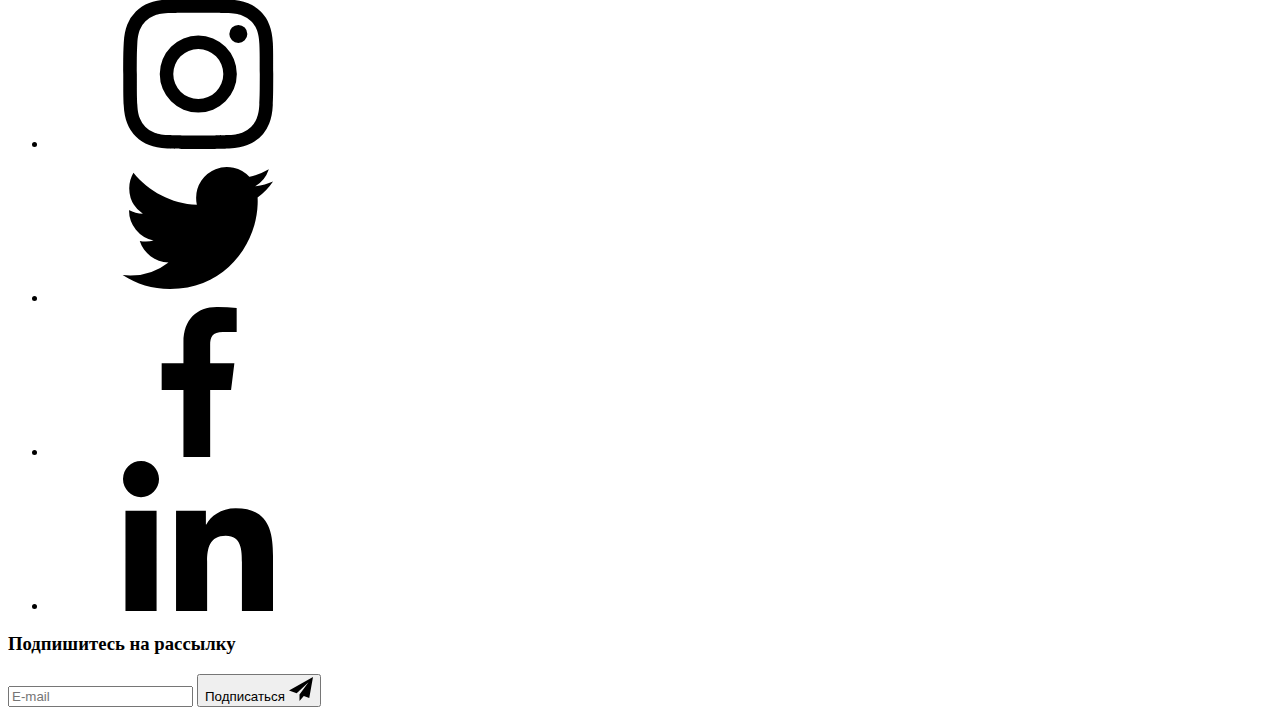
==== commit 29edce22: "Разбивка" ====
--- a/index.html
+++ b/index.html
@@ -7,7 +7,8 @@
     <link href="https://fonts.googleapis.com/css2?family=Raleway:wght@700&family=Roboto:wght@400;500;700;900&display=swap"
         rel="stylesheet">
     <link rel="stylesheet" href="https://cdnjs.cloudflare.com/ajax/libs/modern-normalize/1.0.0/modern-normalize.min.css" integrity="sha512-ISS7cAi1PEhQ8jnbJpJZMd29NlhNj4AWYyLOSp2CE/CsHxTCu+r+t0D2yoJudVrd0/8fTVPUVDzY5Tvli75u/g==" crossorigin="anonymous" />
-    <link rel="stylesheet" href="./css/style.css">
+    <link rel="stylesheet" href="./css/main.min.css">
+    <!-- <link rel="stylesheet" href="./css/style.css"> -->
     <link rel="preconnect" href="https://fonts.gstatic.com">
     <link rel="stylesheet" href="./js/slider.js">
     <title>Document</title>
@@ -18,7 +19,7 @@
         <nav class="main-nav">
             <!-- Логотип -->
             <a class="logo-link" href="./index.html">
-                <p class="logo-text"><span class="logo">Web</span>Studio</p>
+                <p class=""><span class="logo">Web</span>Studio</p>
             </a>
             <!-- Навигация на другие страницы -->
             <ul class="nav-link">
@@ -51,7 +52,7 @@
                     <button type="button" class="button" data-toggle="modal" data-open-modal>
                         Заказать услугу
                     </button>
-                    
+
                     <div class="backdrop is-hidden" data-backdrop>
                         <div class="modal">
                             <button data-close-modal class="modal-close-svg">
@@ -69,7 +70,7 @@
                                             <use href="./images/icons/sprite.svg#person"></use>
                                         </svg>
                                     </label>
-                    
+
                                     <label class="form-label">
                                         <span>Телефон</span>
                                         <input type="tel" class="form-input" name="tel" placeholder=" " />
@@ -77,7 +78,7 @@
                                             <use href="./images/icons/sprite.svg#phone"></use>
                                         </svg>
                                     </label>
-                    
+
                                     <label class="form-label">
                                         <span>Почта</span>
                                         <input type="email" class="form-input" name="mail" placeholder=" " />
@@ -85,14 +86,14 @@
                                             <use href="./images/icons/sprite.svg#email"></use>
                                         </svg>
                                     </label>
-                    
+
                                     <label class="form-label">
                                         <span>Комментарий</span>
                                         <textarea name="comment" class="form-input comment" rows="5" cols="45"
                                             placeholder="Введите текст"></textarea>
                                     </label>
                                 </div>
-                    
+
                                 <div class="checkbox">
                                     <label class="checkbox-label">
                                         <input class="checkbox-input" type="checkbox" name="mail" value="agree" />
@@ -102,10 +103,10 @@
                                         <span>Соглашаюсь с рассылкой и принимаю
                                             <a href="">Условия договора</a>
                                         </span>
-                    
+
                                     </label>
                                 </div>
-                    
+
                                 <button type="submit" class="form-button">Отправить</button>
                             </form>
                         </div>
@@ -156,7 +157,7 @@
                 <li class="desc-li icons-astronaut"><h3 class="desc-text">Современные технологии</h3><p>Значимость этих проблем настолько очевидна, что реализация плановых заданий.</p></li>
             </ul>
             </div>
-        </section> 
+        </section>
         <section class="section-img">
             <div class="container">
             <h2 class="img-text">Чем мы занимаемся</h2>
@@ -174,7 +175,7 @@
                 <!-- Ссылки на странички команды -->
                 <li class="foto-img"><img src="./images/Igory.jpg" alt="Игорь Демьяненко" width="270">
             <div class="team-content">
-                    <h3>Игорь Демьяненко</h3> <p lang="en">Product Designer</p> 
+                    <h3>Игорь Демьяненко</h3> <p lang="en">Product Designer</p>
             <ul class="team-icon">
                 <li class="list">
                     <a class="links-icon" href="https://www.instagram.com">
